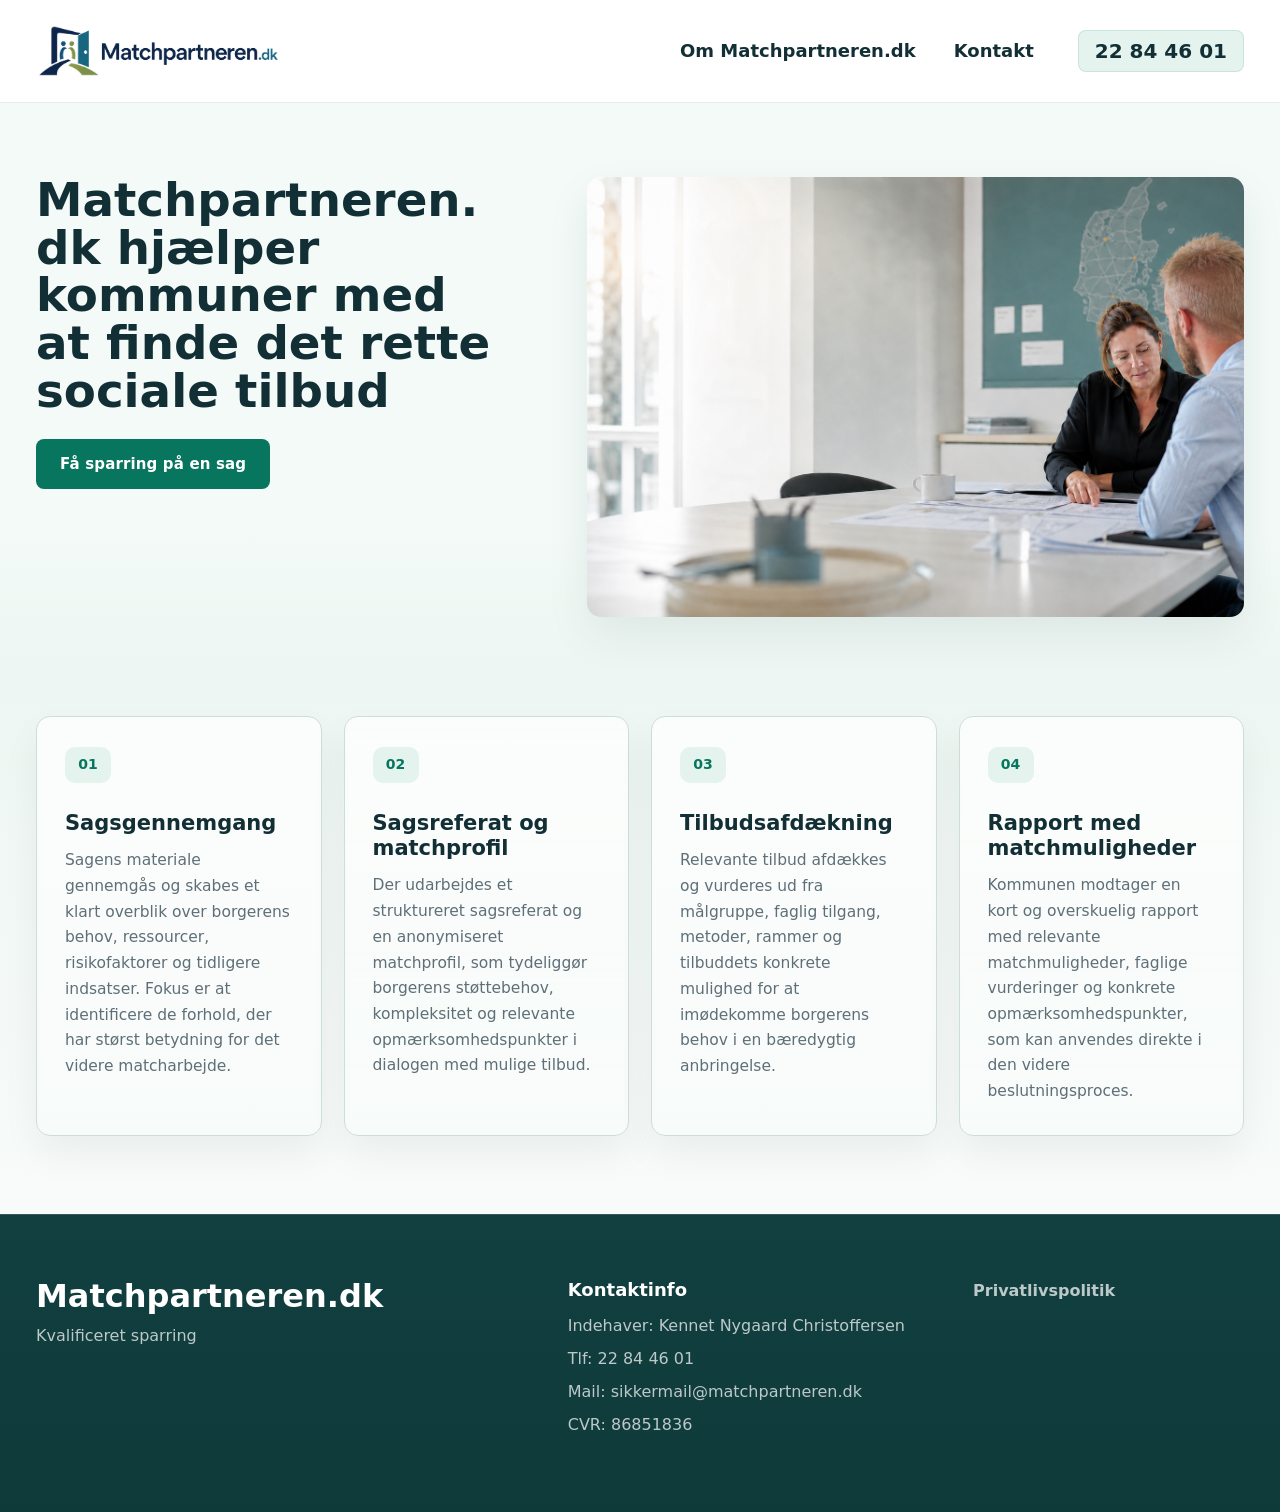
==== index.html @ ad9ad720 "Vis Kennet Nygaard Christoffersens navn paa sitet Tilfoejer byline og billedtekst paa Om-siden samt " ====
<!doctype html>
<html lang="da">
  <head>
    <meta charset="utf-8" />
    <meta name="viewport" content="width=device-width, initial-scale=1" />
    <title>Matchpartneren.dk | Vi hjælper med at finde det rette match</title>
    <meta
      name="description"
      content="Matchpartneren.dk hjælper kommuner med rådgivning og matchning af relevante hjem til børn og unge."
    />
    <link rel="icon" href="favicon.ico" sizes="any" />
    <link rel="icon" type="image/png" href="assets/favicon.png" />
    <link rel="stylesheet" href="styles.css" />
  </head>
  <body>
    <header class="site-header">
      <div class="container header-inner">
        <a class="brand" href="#top" aria-label="Matchpartneren.dk forside">
          <img src="assets/matchpartneren-logo-transparent.png" alt="Matchpartneren.dk" />
        </a>

        <nav class="main-nav" aria-label="Hovednavigation">
          <a href="om-matchpartneren.html">Om Matchpartneren.dk</a>
          <a href="#kontakt">Kontakt</a>
        </nav>

        <a class="phone-button" href="tel:22844601" aria-label="Ring til Matchpartneren.dk på 22 84 46 01">
          22 84 46 01
        </a>
      </div>
    </header>

    <main id="top">
      <section class="hero">
        <div class="container hero-grid">
          <div class="hero-copy">
            <h1>Matchpartneren.dk hjælper kommuner med<br />at finde det rette sociale tilbud</h1>
            <button class="primary-button" type="button" data-contact-trigger>Få sparring på en sag</button>
          </div>

          <div class="hero-image">
            <img
              src="assets/forside-hero.png"
              alt="Professionel rådgivningssituation ved et mødebord"
            />
          </div>
        </div>
      </section>

      <section class="process" id="om" aria-labelledby="process-title">
        <div class="container">
          <h2 id="process-title" class="sr-only">Sådan arbejder Matchpartneren.dk</h2>
          <div class="step-grid">
            <article class="step-card">
              <span>01</span>
              <h3>Sagsgennemgang</h3>
              <p>
                Sagens materiale gennemgås og skabes et klart overblik over
                borgerens behov, ressourcer, risikofaktorer og tidligere
                indsatser. Fokus er at identificere de forhold, der har størst
                betydning for det videre matcharbejde.
              </p>
            </article>

            <article class="step-card">
              <span>02</span>
              <h3>Sagsreferat og matchprofil</h3>
              <p>
                Der udarbejdes et struktureret sagsreferat og en anonymiseret
                matchprofil, som tydeliggør borgerens støttebehov, kompleksitet
                og relevante opmærksomhedspunkter i dialogen med mulige tilbud.
              </p>
            </article>

            <article class="step-card">
              <span>03</span>
              <h3>Tilbudsafdækning</h3>
              <p>
                Relevante tilbud afdækkes og vurderes ud fra målgruppe, faglig
                tilgang, metoder, rammer og tilbuddets konkrete mulighed for at
                imødekomme borgerens behov i en bæredygtig anbringelse.
              </p>
            </article>

            <article class="step-card">
              <span>04</span>
              <h3>Rapport med matchmuligheder</h3>
              <p>
                Kommunen modtager en kort og overskuelig rapport med relevante
                matchmuligheder, faglige vurderinger og konkrete
                opmærksomhedspunkter, som kan anvendes direkte i den videre
                beslutningsproces.
              </p>
            </article>
          </div>
        </div>
      </section>
    </main>

    <dialog class="contact-dialog" id="contact-dialog" aria-labelledby="contact-dialog-title">
      <div class="contact-dialog-panel">
        <button class="dialog-close" type="button" data-contact-close aria-label="Luk kontaktformular">×</button>
        <div class="contact-form-copy">
          <h2 id="contact-dialog-title">Få sparring på en sag</h2>
          <p>
            Kontakt mig for en indledende faglig sparring om sagen. Beskriv gerne
            sagen kort og overordnet, så aftaler vi næste skridt og sikker
            fremsendelse af relevant materiale.
          </p>
          <p class="privacy-note">
            Send ikke CPR-numre, journaloplysninger eller andre følsomme
            personoplysninger via formularen.
          </p>
        </div>

        <form class="contact-form" id="contact-form" novalidate>
          <div class="form-grid">
            <label>
              <span>Navn</span>
              <input name="name" type="text" autocomplete="name" required />
            </label>
            <label>
              <span>Kommune</span>
              <input name="municipality" type="text" autocomplete="organization" required />
            </label>
            <label>
              <span>Telefon</span>
              <input name="phone" type="tel" autocomplete="tel" />
            </label>
            <label>
              <span>E-mail</span>
              <input name="email" type="email" autocomplete="email" />
            </label>
          </div>

          <label>
            <span>Kort beskrivelse af sagen</span>
            <textarea
              name="caseDescription"
              rows="5"
              required
              placeholder="Beskriv sagen kort og overordnet uden CPR-numre, navne eller følsomme oplysninger."
            ></textarea>
          </label>

          <fieldset>
            <legend>Ønsket kontaktform</legend>
            <label class="radio-option">
              <input name="contactPreference" type="radio" value="Telefon" checked />
              <span>Telefon</span>
            </label>
            <label class="radio-option">
              <input name="contactPreference" type="radio" value="E-mail" />
              <span>E-mail</span>
            </label>
          </fieldset>

          <p class="form-error" data-form-error hidden>
            Udfyld navn, kommune, kort beskrivelse samt enten telefon eller e-mail.
          </p>
          <button class="primary-button" type="submit">Send henvendelse</button>
        </form>

        <div class="form-success" data-form-success hidden>
          Tak for din henvendelse. Jeg kontakter dig hurtigst muligt for at aftale
          næste skridt og sikker fremsendelse af relevant materiale.
        </div>
      </div>
    </dialog>

    <footer class="site-footer" id="kontakt">
      <div class="container footer-grid">
        <div>
          <h2>Matchpartneren.dk</h2>
          <p>Kvalificeret sparring</p>
        </div>

        <address class="footer-contact">
          <h3>Kontaktinfo</h3>
          <p>Indehaver: Kennet Nygaard Christoffersen</p>
          <p>Tlf: 22 84 46 01</p>
          <p>Mail: sikkermail@matchpartneren.dk</p>
          <p>CVR: 86851836</p>
        </address>

        <div class="footer-policy">
          <a href="privatlivspolitik.html">Privatlivspolitik</a>
        </div>
      </div>
    </footer>
    <script src="script.js"></script>
  </body>
</html>
---- styles.css ----
:root {
  --color-ink: #122f35;
  --color-muted: #5f6f78;
  --color-mint: #f3faf7;
  --color-mint-strong: #e4f3ee;
  --color-surface: #f8fbfa;
  --color-surface-warm: #edf6f2;
  --color-green: #08765f;
  --color-green-dark: #075f4f;
  --color-footer: #0e3a3a;
  --color-line: #dde7e4;
  --color-card: #f7fbf9;
  --color-card-line: #cdded8;
  --color-white: #ffffff;
  --shadow-soft: 0 18px 44px rgba(18, 47, 53, 0.08);
}

* {
  box-sizing: border-box;
}

html {
  scroll-behavior: smooth;
}

body {
  margin: 0;
  color: var(--color-ink);
  background: var(--color-surface);
  font-family: system-ui, -apple-system, BlinkMacSystemFont, "Segoe UI", Arial, Helvetica, sans-serif;
  line-height: 1.55;
}

h1,
h2,
h3,
p,
li {
  overflow-wrap: break-word;
}

p,
li,
input,
textarea,
select {
  letter-spacing: 0;
  word-spacing: normal;
}

img {
  display: block;
  max-width: 100%;
}

a {
  color: inherit;
  text-decoration: none;
}

.container {
  width: min(100% - 72px, 1240px);
  margin-inline: auto;
}

.sr-only {
  position: absolute;
  width: 1px;
  height: 1px;
  overflow: hidden;
  clip: rect(0, 0, 0, 0);
  white-space: nowrap;
}

/* Header */
.site-header {
  background: var(--color-white);
  border-bottom: 1px solid rgba(221, 231, 228, 0.72);
}

.header-inner {
  min-height: 102px;
  display: grid;
  grid-template-columns: 1fr auto auto;
  align-items: center;
  gap: 44px;
}

.brand {
  display: inline-flex;
  align-items: center;
  width: 245px;
}

.brand img {
  width: 100%;
  height: auto;
}

.main-nav {
  display: flex;
  align-items: center;
  gap: 38px;
  color: var(--color-ink);
  font-size: 18px;
  font-weight: 600;
}

.main-nav a {
  padding: 6px 0;
  transition: color 160ms ease;
}

.main-nav a:hover {
  color: var(--color-green);
}

.phone-button {
  display: inline-flex;
  align-items: center;
  justify-content: center;
  min-height: 42px;
  padding: 0 16px;
  color: var(--color-ink);
  background: var(--color-mint-strong);
  border: 1px solid rgba(8, 118, 95, 0.12);
  border-radius: 8px;
  font-size: 20px;
  font-weight: 640;
  white-space: nowrap;
  transition: background 160ms ease, border-color 160ms ease;
}

.phone-button:hover {
  background: #d8eee6;
  border-color: rgba(8, 118, 95, 0.28);
}

/* Hero */
.hero {
  background:
    linear-gradient(180deg, var(--color-mint) 0%, var(--color-mint) 76%, var(--color-surface-warm) 100%);
  padding: 74px 0 53px;
}

.hero-grid {
  display: grid;
  grid-template-columns: minmax(0, 0.84fr) minmax(0, 1.16fr);
  align-items: start;
  gap: 76px;
}

.hero-copy {
  padding: 0;
}

.hero h1 {
  max-width: 560px;
  margin: 0 0 24px;
  color: var(--color-ink);
  font-size: clamp(38px, 3.65vw, 51px);
  font-weight: 800;
  line-height: 1.02;
  letter-spacing: 0;
}

.hero p {
  max-width: 585px;
  margin: 0 0 30px;
  color: var(--color-muted);
  font-size: 19px;
  line-height: 1.68;
}

.primary-button {
  display: inline-flex;
  align-items: center;
  justify-content: center;
  min-height: 50px;
  padding: 0 24px;
  color: var(--color-white);
  background: var(--color-green);
  border: 0;
  border-radius: 8px;
  cursor: pointer;
  font-family: inherit;
  font-size: 15px;
  font-weight: 700;
  letter-spacing: 0.01em;
  line-height: 1.2;
  text-align: center;
  transition: background 160ms ease, transform 160ms ease;
}

.primary-button:hover {
  background: var(--color-green-dark);
  transform: translateY(-1px);
}

.hero-image {
  overflow: hidden;
  min-height: 440px;
  border-radius: 14px;
  box-shadow: var(--shadow-soft);
}

.hero-image img {
  width: 100%;
  height: 100%;
  min-height: 440px;
  object-fit: cover;
}

/* Process cards */
.process {
  padding: 46px 0 78px;
  background:
    linear-gradient(180deg, var(--color-surface-warm) 0%, var(--color-surface) 100%);
}

.card-grid {
  display: grid;
  grid-template-columns: repeat(3, 1fr);
  gap: 26px;
}

.process-card {
  position: relative;
  overflow: hidden;
  min-height: 300px;
  padding: 38px 36px 34px;
  background:
    linear-gradient(180deg, rgba(255, 255, 255, 0.72) 0%, var(--color-card) 100%);
  border: 1px solid var(--color-card-line);
  border-radius: 12px;
  box-shadow: 0 18px 38px rgba(8, 38, 45, 0.065);
  transition: transform 160ms ease, box-shadow 160ms ease, border-color 160ms ease;
}

.process-card::before {
  position: absolute;
  inset: 0 auto auto 0;
  width: 100%;
  height: 4px;
  background: rgba(8, 118, 95, 0.36);
  content: "";
}

.process-card:hover {
  transform: translateY(-2px);
  border-color: #b9d2ca;
  box-shadow: 0 22px 46px rgba(8, 38, 45, 0.09);
}

.process-card h3 {
  margin: 0 0 13px;
  color: var(--color-ink);
  font-size: 23px;
  line-height: 1.22;
}

.process-card p {
  margin: 0;
  color: var(--color-muted);
  font-size: 16.5px;
  line-height: 1.68;
}

/* Footer */
.site-footer {
  background:
    linear-gradient(180deg, #123f3f 0%, var(--color-footer) 100%);
  color: var(--color-white);
  padding: 64px 0 66px;
  border-top: 1px solid rgba(221, 231, 228, 0.18);
}

.footer-grid {
  display: grid;
  grid-template-columns: 1.35fr 1fr 0.75fr;
  gap: 44px;
}

.site-footer h2,
.site-footer h3,
.site-footer p {
  margin-top: 0;
}

.site-footer h2 {
  margin-bottom: 10px;
  font-size: 32px;
  line-height: 1.1;
}

.site-footer h3 {
  margin-bottom: 14px;
  font-size: 18px;
  line-height: 1.2;
}

.site-footer p,
.site-footer a {
  color: rgba(255, 255, 255, 0.72);
}

.site-footer p {
  margin-bottom: 8px;
}

.footer-contact {
  font-style: normal;
}

.footer-policy {
  display: flex;
  align-items: flex-start;
}

.footer-policy a {
  font-weight: 700;
}

.site-footer a:hover {
  color: var(--color-white);
}

/* Contact form modal */
.contact-dialog {
  width: min(100% - 36px, 760px);
  padding: 0;
  color: var(--color-ink);
  background: transparent;
  border: 0;
}

.contact-dialog::backdrop {
  background: rgba(8, 38, 45, 0.52);
}

.contact-dialog-panel {
  position: relative;
  max-height: calc(100vh - 36px);
  overflow-y: auto;
  padding: clamp(28px, 4vw, 46px);
  background:
    linear-gradient(180deg, rgba(255, 255, 255, 0.98) 0%, var(--color-card) 100%);
  border: 1px solid var(--color-card-line);
  border-radius: 16px;
  box-shadow: 0 28px 80px rgba(8, 38, 45, 0.22);
}

.dialog-close {
  position: absolute;
  top: 16px;
  right: 16px;
  display: inline-flex;
  align-items: center;
  justify-content: center;
  width: 38px;
  height: 38px;
  color: var(--color-ink);
  background: var(--color-mint-strong);
  border: 1px solid rgba(8, 118, 95, 0.12);
  border-radius: 999px;
  cursor: pointer;
  font-size: 24px;
  line-height: 1;
}

.contact-form-copy {
  max-width: 620px;
  margin-bottom: 26px;
}

.contact-form-copy h2 {
  margin: 0 44px 14px 0;
  color: var(--color-ink);
  font-size: clamp(28px, 4vw, 40px);
  line-height: 1.08;
}

.contact-form-copy p,
.privacy-note,
.form-error,
.form-success {
  color: var(--color-muted);
  font-size: 16px;
  line-height: 1.65;
}

.privacy-note {
  margin: 18px 0 0;
  padding: 14px 16px;
  background: #fff8ec;
  border: 1px solid #ead8b6;
  border-radius: 10px;
  color: #6b5429;
  font-weight: 650;
}

.contact-form {
  display: grid;
  gap: 18px;
}

.form-grid {
  display: grid;
  grid-template-columns: repeat(2, 1fr);
  gap: 16px;
}

.contact-form label,
.contact-form fieldset {
  display: grid;
  gap: 8px;
  margin: 0;
  padding: 0;
  border: 0;
}

.contact-form span,
.contact-form legend {
  color: var(--color-ink);
  font-size: 14px;
  font-weight: 750;
}

.contact-form input,
.contact-form textarea {
  width: 100%;
  padding: 13px 14px;
  color: var(--color-ink);
  background: var(--color-white);
  border: 1px solid var(--color-card-line);
  border-radius: 10px;
  font: inherit;
}

.contact-form textarea {
  resize: vertical;
}

.contact-form input:focus,
.contact-form textarea:focus {
  outline: 3px solid rgba(8, 118, 95, 0.16);
  border-color: var(--color-green);
}

.contact-form fieldset {
  display: flex;
  flex-wrap: wrap;
  gap: 14px 24px;
}

.radio-option {
  display: inline-flex !important;
  grid-template-columns: auto 1fr;
  align-items: center;
  gap: 8px !important;
}

.radio-option input {
  width: auto;
}

.form-error {
  margin: 0;
  color: #8a321d;
  font-weight: 650;
}

.form-success {
  margin-top: 22px;
  padding: 18px;
  background: var(--color-mint-strong);
  border: 1px solid rgba(8, 118, 95, 0.22);
  border-radius: 12px;
  color: var(--color-ink);
  font-weight: 650;
}

/* Privacy policy */
.policy-hero {
  background:
    linear-gradient(180deg, var(--color-mint) 0%, var(--color-surface-warm) 100%);
  padding: 74px 0 62px;
}

.policy-hero-inner {
  max-width: 860px;
}

.policy-kicker {
  margin: 0 0 14px;
  color: var(--color-green);
  font-size: 14px;
  font-weight: 800;
  text-transform: uppercase;
}

.policy-hero h1 {
  margin: 0 0 20px;
  color: var(--color-ink);
  font-size: clamp(42px, 4.6vw, 64px);
  line-height: 1;
}

.policy-hero p {
  margin: 0;
  color: var(--color-muted);
  font-size: 19px;
  line-height: 1.7;
}

.policy-content {
  padding: 64px 0 82px;
  background:
    linear-gradient(180deg, var(--color-surface-warm) 0%, var(--color-surface) 100%);
}

.policy-layout {
  max-width: 920px;
}

.policy-card {
  padding: clamp(28px, 5vw, 58px);
  background: rgba(255, 255, 255, 0.92);
  border: 1px solid var(--color-line);
  border-radius: 14px;
  box-shadow: 0 18px 42px rgba(8, 38, 45, 0.045);
}

.policy-card h2 {
  margin: 36px 0 12px;
  color: var(--color-ink);
  font-size: 24px;
  line-height: 1.22;
}

.policy-card h2:first-child {
  margin-top: 0;
}

.policy-card p {
  margin: 0 0 18px;
  color: var(--color-muted);
  font-size: 17px;
  line-height: 1.75;
}

/* About page */
.about-content {
  padding: 58px 0 34px;
  background:
    linear-gradient(180deg, var(--color-mint) 0%, var(--color-surface) 100%);
}

.about-layout {
  display: grid;
  gap: 26px;
  max-width: 980px;
}

.about-panel {
  padding: clamp(28px, 4vw, 46px);
  background: rgba(255, 255, 255, 0.9);
  border: 1px solid var(--color-card-line);
  border-radius: 14px;
  box-shadow: 0 18px 38px rgba(8, 38, 45, 0.055);
}

.about-panel h2,
.about-method h2,
.about-cta h2 {
  margin: 0 0 16px;
  color: var(--color-ink);
  font-size: clamp(28px, 3vw, 40px);
  line-height: 1.08;
}

.about-panel p,
.about-cta p {
  margin: 0 0 18px;
  color: var(--color-muted);
  font-size: 17px;
  line-height: 1.75;
}

.about-panel p:last-child,
.about-cta p:last-child {
  margin-bottom: 0;
}

.about-method {
  padding: 28px 0 72px;
  background: var(--color-surface);
}

.about-method h2 {
  margin-bottom: 30px;
  text-align: center;
}

.about-method .card-grid {
  grid-template-columns: repeat(2, minmax(0, 1fr));
  max-width: 980px;
  margin-inline: auto;
}

.about-cta {
  padding: 62px 0;
  background:
    linear-gradient(180deg, var(--color-surface) 0%, var(--color-surface-warm) 100%);
}

.about-cta-inner {
  display: flex;
  align-items: center;
  justify-content: space-between;
  gap: 34px;
  padding: clamp(30px, 4vw, 48px);
  background: rgba(255, 255, 255, 0.82);
  border: 1px solid var(--color-card-line);
  border-radius: 14px;
  box-shadow: 0 18px 38px rgba(8, 38, 45, 0.055);
}

.about-cta-inner > div {
  max-width: 760px;
}

/* Redesigned about page */
.about-page main {
  background:
    linear-gradient(180deg, var(--color-mint) 0%, var(--color-surface-warm) 42%, var(--color-surface) 100%);
}

.about-hero {
  padding: 74px 0 76px;
  background: transparent;
}

.about-hero-grid {
  display: grid;
  grid-template-columns: minmax(0, 0.9fr) minmax(0, 1fr);
  align-items: start;
  gap: clamp(40px, 6vw, 82px);
}

.about-hero-copy h1 {
  max-width: 620px;
  margin: 0 0 22px;
  color: var(--color-ink);
  font-size: clamp(36px, 3.2vw, 48px);
  line-height: 1.08;
  overflow-wrap: normal;
}

.about-hero-copy p {
  max-width: 680px;
  margin: 0 0 18px;
  color: var(--color-muted);
  font-size: 18px;
  line-height: 1.72;
}

.about-hero-copy .primary-button {
  margin-top: 14px;
}

.about-trust {
  padding: 16px 18px;
  background: rgba(255, 255, 255, 0.62);
  border: 1px solid var(--color-card-line);
  border-radius: 12px;
}

.about-hero-copy p.about-byline {
  margin: -10px 0 22px;
  color: var(--color-ink);
  font-size: 20px;
  font-weight: 600;
  letter-spacing: 0.01em;
}

.about-portrait {
  position: relative;
  overflow: hidden;
  margin: 0;
  min-height: 430px;
  border: 1px solid var(--color-card-line);
  border-radius: 16px;
  box-shadow: var(--shadow-soft);
}

.about-portrait img {
  width: 100%;
  height: 100%;
  min-height: 430px;
  object-fit: cover;
  object-position: center center;
}

.about-portrait figcaption {
  position: absolute;
  left: 0;
  right: 0;
  bottom: 0;
  padding: 28px 20px 16px;
  color: #fff;
  font-size: 16px;
  font-weight: 600;
  background: linear-gradient(to top, rgba(0, 0, 0, 0.55), rgba(0, 0, 0, 0));
}

.about-section {
  padding: 68px 0;
  background: transparent;
}

.about-section-soft {
  background: transparent;
}

.about-section h2,
.about-value h2,
.about-final-cta h2 {
  margin: 0 0 26px;
  color: var(--color-ink);
  font-size: clamp(30px, 3.1vw, 44px);
  line-height: 1.08;
}

.about-wide-card,
.gdpr-card {
  padding: clamp(30px, 4vw, 48px);
  background:
    linear-gradient(180deg, rgba(255, 255, 255, 0.8) 0%, var(--color-card) 100%);
  border: 1px solid var(--color-card-line);
  border-radius: 14px;
  box-shadow: 0 18px 38px rgba(8, 38, 45, 0.055);
}

.about-wide-card p,
.gdpr-card p {
  max-width: 980px;
  margin: 0 0 18px;
  color: var(--color-muted);
  font-size: 17px;
  line-height: 1.75;
}

.about-wide-card p:last-child,
.gdpr-card p:last-child {
  margin-bottom: 0;
}

.tag-list {
  display: flex;
  flex-wrap: wrap;
  gap: 10px;
  margin-top: 28px;
}

.tag-list span {
  display: inline-flex;
  align-items: center;
  min-height: 36px;
  padding: 0 14px;
  color: var(--color-ink);
  background: var(--color-mint-strong);
  border: 1px solid rgba(8, 118, 95, 0.14);
  border-radius: 999px;
  font-size: 14px;
  font-weight: 700;
}

.two-column-grid {
  display: grid;
  grid-template-columns: repeat(2, minmax(0, 1fr));
  gap: 26px;
}

.step-grid {
  display: grid;
  grid-template-columns: repeat(4, minmax(0, 1fr));
  gap: 22px;
}

.step-card {
  min-height: 310px;
  padding: 30px 28px;
  background:
    linear-gradient(180deg, rgba(255, 255, 255, 0.78) 0%, var(--color-card) 100%);
  border: 1px solid var(--color-card-line);
  border-radius: 14px;
  box-shadow: 0 18px 38px rgba(8, 38, 45, 0.055);
}

.step-card span {
  display: inline-flex;
  align-items: center;
  justify-content: center;
  min-width: 46px;
  height: 36px;
  margin-bottom: 28px;
  color: var(--color-green);
  background: var(--color-mint-strong);
  border-radius: 10px;
  font-size: 14px;
  font-weight: 800;
}

.step-card h3 {
  margin: 0 0 12px;
  color: var(--color-ink);
  font-size: 21px;
  line-height: 1.2;
}

.step-card p {
  margin: 0;
  color: var(--color-muted);
  font-size: 15.5px;
  line-height: 1.66;
}

.service-list,
.about-value ul {
  display: grid;
  grid-template-columns: repeat(2, minmax(0, 1fr));
  gap: 12px 28px;
  margin: 0;
  padding: 0;
  list-style: none;
}

.service-list li,
.about-value li {
  position: relative;
  padding-left: 22px;
  color: var(--color-muted);
  font-size: 16px;
  line-height: 1.55;
}

.service-list li::before,
.about-value li::before {
  position: absolute;
  top: 0.62em;
  left: 0;
  width: 8px;
  height: 8px;
  background: var(--color-green);
  border-radius: 999px;
  content: "";
}

.gdpr-card {
  border-color: rgba(8, 118, 95, 0.28);
}

.about-value {
  padding: 70px 0;
  color: var(--color-white);
  background:
    linear-gradient(180deg, #123f3f 0%, var(--color-footer) 100%);
}

.value-grid {
  display: grid;
  grid-template-columns: minmax(0, 0.78fr) minmax(0, 1.22fr);
  align-items: start;
  gap: 56px;
}

.about-value h2 {
  color: var(--color-white);
}

.about-value p {
  margin: 0;
  color: rgba(255, 255, 255, 0.74);
  font-size: 18px;
  line-height: 1.7;
}

.about-value li {
  color: rgba(255, 255, 255, 0.82);
}

.about-value li::before {
  background: #8fc9b9;
}

.about-final-cta {
  padding: 72px 0 82px;
  background: transparent;
}

.about-final-inner {
  max-width: 900px;
  text-align: center;
}

.about-final-inner p {
  max-width: 760px;
  margin: 0 auto 28px;
  color: var(--color-muted);
  font-size: 18px;
  line-height: 1.7;
}

.cta-phone {
  margin-top: 16px !important;
  color: var(--color-ink) !important;
  font-weight: 750;
}

/* Responsive */
@media (max-width: 980px) {
  .container {
    width: min(100% - 40px, 1220px);
  }

  .header-inner {
    min-height: auto;
    grid-template-columns: 1fr auto;
    gap: 18px 24px;
    padding: 20px 0;
  }

  .main-nav {
    grid-column: 1 / -1;
    order: 3;
    justify-content: flex-start;
  }

  .hero {
    padding: 54px 0 39px;
  }

  .hero-grid {
    grid-template-columns: 1fr;
    gap: 38px;
  }

  .hero h1 {
    max-width: 700px;
  }

  .card-grid,
  .footer-grid {
    grid-template-columns: 1fr;
  }

  .footer-policy {
    align-items: flex-start;
  }

  .about-cta-inner {
    align-items: flex-start;
    flex-direction: column;
  }

  .form-grid {
    grid-template-columns: 1fr;
  }

  .about-hero-grid,
  .two-column-grid,
  .value-grid {
    grid-template-columns: 1fr;
  }

  .step-grid {
    grid-template-columns: repeat(2, minmax(0, 1fr));
  }

  .about-portrait,
  .about-portrait img {
    min-height: 420px;
  }
}

@media (max-width: 620px) {
  .container {
    width: min(100% - 32px, 1220px);
  }

  .header-inner {
    grid-template-columns: 1fr;
  }

  .brand {
    width: 210px;
  }

  .main-nav {
    gap: 18px;
    flex-wrap: wrap;
    font-size: 14px;
  }

  .phone-button {
    width: 100%;
    min-height: 48px;
  }

  .hero h1 {
    font-size: clamp(32px, 10vw, 42px);
    line-height: 1.08;
  }

  .hero p {
    font-size: 16px;
  }

  .primary-button {
    width: 100%;
    min-height: 54px;
    padding: 12px 18px;
  }

  .hero-image,
  .hero-image img {
    min-height: 300px;
  }

  .process {
    padding: 42px 0 54px;
  }

  .process-card {
    min-height: auto;
    padding: 28px;
  }

  .about-hero {
    padding: 48px 0 54px;
  }

  .about-hero-grid {
    gap: 34px;
  }

  .about-hero-copy h1 {
    font-size: clamp(32px, 10vw, 42px);
  }

  .about-hero-copy p,
  .about-wide-card p,
  .gdpr-card p,
  .about-final-inner p {
    font-size: 16px;
  }

  .about-section,
  .about-value,
  .about-final-cta {
    padding: 48px 0;
  }

  .step-grid,
  .service-list,
  .about-value ul {
    grid-template-columns: 1fr;
  }

  .step-card {
    min-height: auto;
    padding: 28px 24px;
  }
}

@media (max-width: 420px) {
  .container {
    width: min(100% - 24px, 1220px);
  }

  .header-inner {
    padding: 16px 0;
  }

  .brand {
    width: min(100%, 196px);
  }

  .main-nav {
    width: 100%;
    gap: 12px 16px;
  }

  .phone-button {
    font-size: 18px;
  }

  .hero,
  .policy-hero,
  .about-hero {
    padding-top: 42px;
  }

  .hero-image,
  .hero-image img,
  .about-portrait,
  .about-portrait img {
    min-height: 280px;
  }

  .policy-hero h1 {
    font-size: clamp(34px, 12vw, 44px);
  }

  .policy-card,
  .about-panel,
  .about-wide-card,
  .gdpr-card {
    padding: 24px 20px;
    border-radius: 12px;
  }

  .contact-dialog {
    width: min(100% - 20px, 760px);
  }

  .contact-dialog-panel {
    padding: 24px 18px;
    border-radius: 12px;
  }

  .dialog-close {
    top: 10px;
    right: 10px;
    width: 34px;
    height: 34px;
  }

  .contact-form-copy h2 {
    margin-right: 40px;
    font-size: clamp(26px, 9vw, 32px);
  }

  .contact-form fieldset {
    flex-direction: column;
    gap: 10px;
  }

}
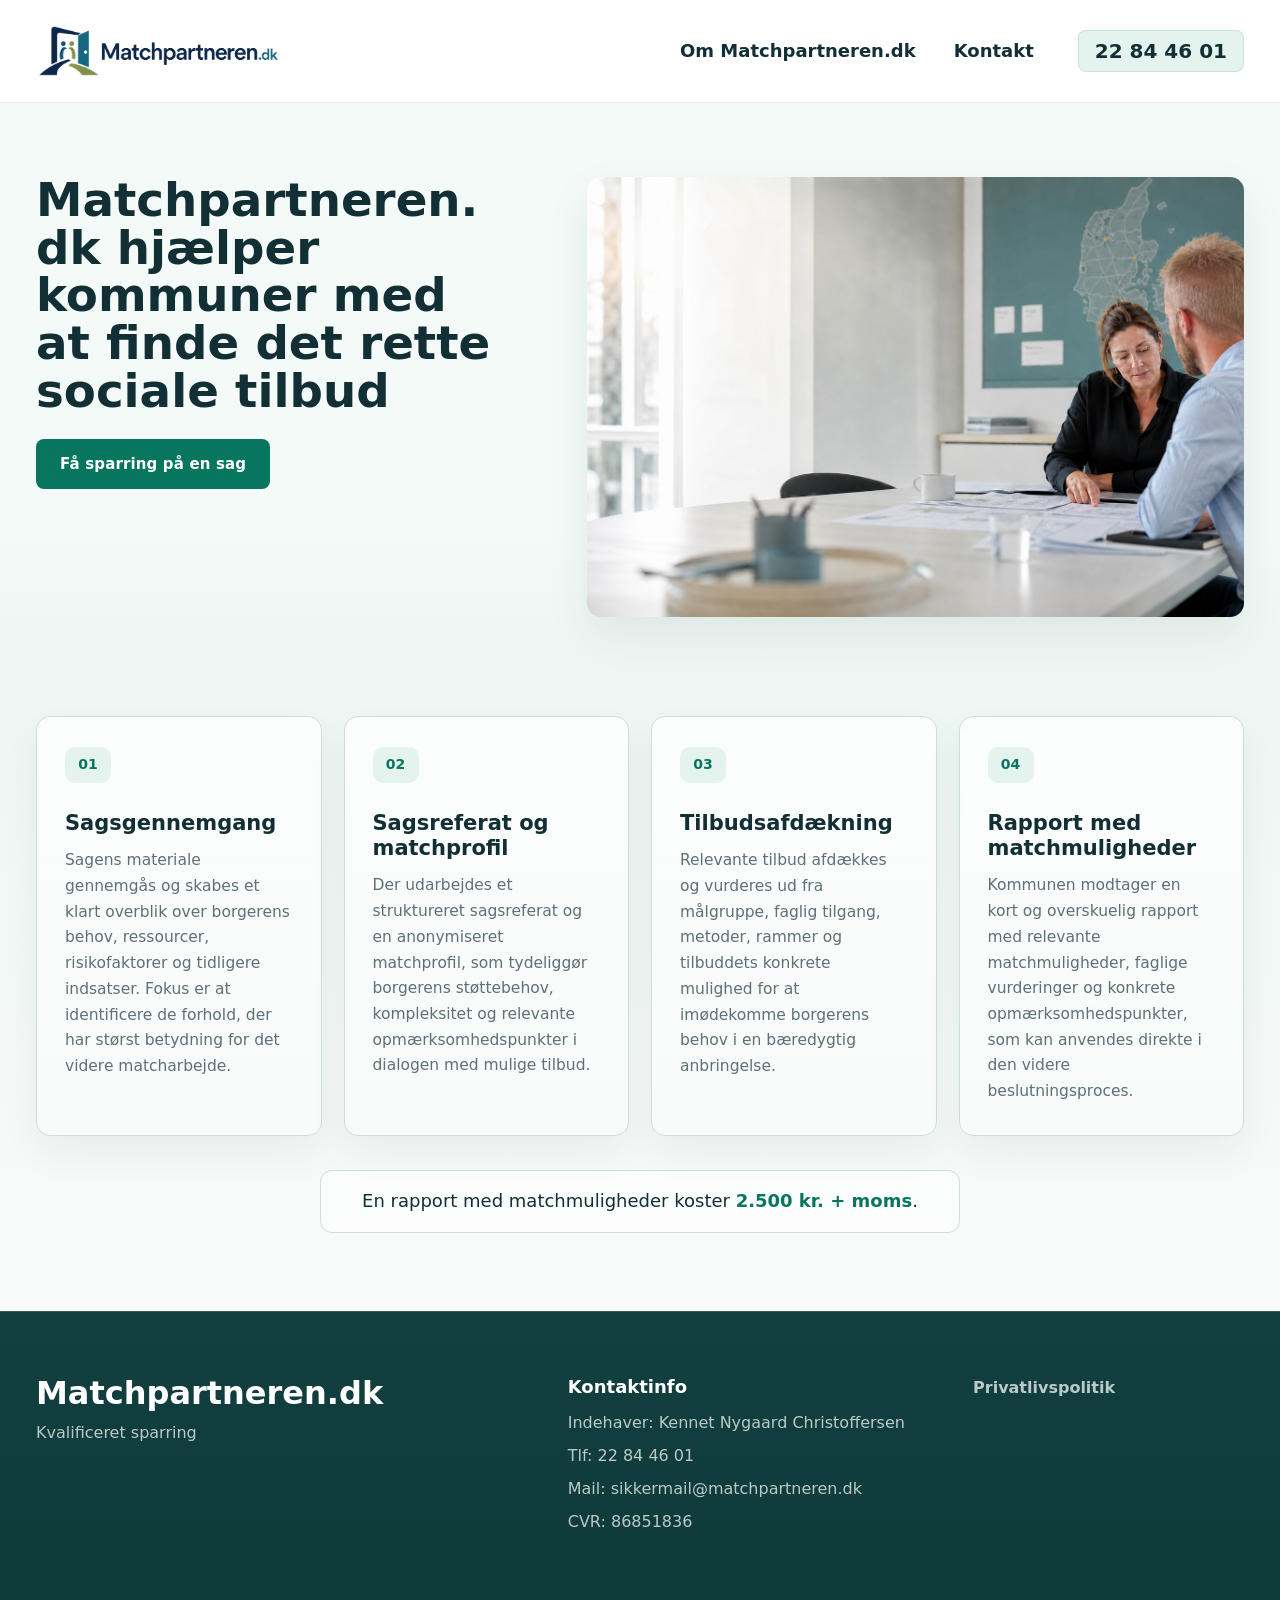
==== commit 6fcceb05: "Tilfoej pris paa rapport (2.500 kr. + moms) Co-Authored-By: Claude Opus 4.8 <noreply@anthropic.com>" ====
--- a/index.html
+++ b/index.html
@@ -93,6 +93,11 @@
               </p>
             </article>
           </div>
+
+          <p class="process-price">
+            En rapport med matchmuligheder koster
+            <strong>2.500 kr. + moms</strong>.
+          </p>
         </div>
       </section>
     </main>
--- a/styles.css
+++ b/styles.css
@@ -218,6 +218,24 @@
     linear-gradient(180deg, var(--color-surface-warm) 0%, var(--color-surface) 100%);
 }
 
+.process-price {
+  margin: 34px auto 0;
+  max-width: 640px;
+  padding: 16px 22px;
+  text-align: center;
+  color: var(--color-ink);
+  font-size: 18px;
+  line-height: 1.6;
+  background: rgba(255, 255, 255, 0.62);
+  border: 1px solid var(--color-card-line);
+  border-radius: 12px;
+}
+
+.process-price strong {
+  color: var(--color-accent, #08765f);
+  white-space: nowrap;
+}
+
 .card-grid {
   display: grid;
   grid-template-columns: repeat(3, 1fr);
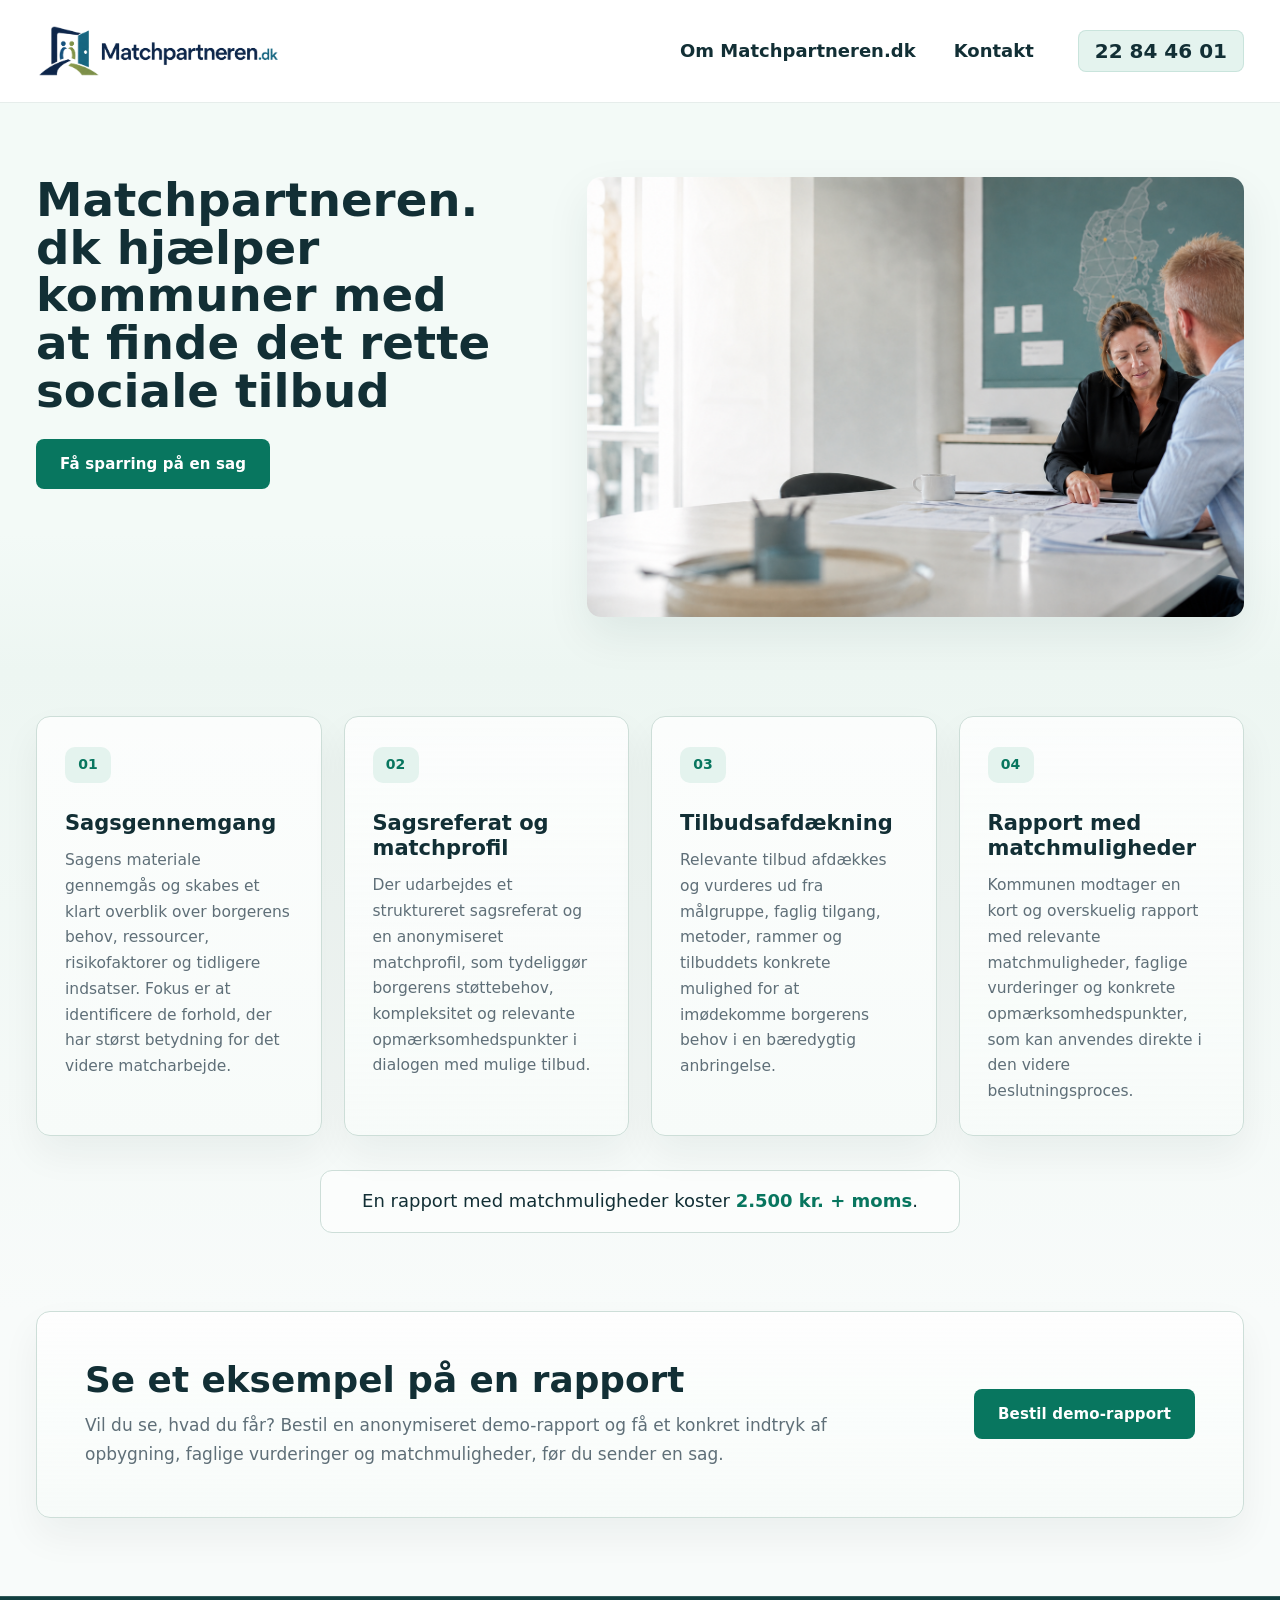
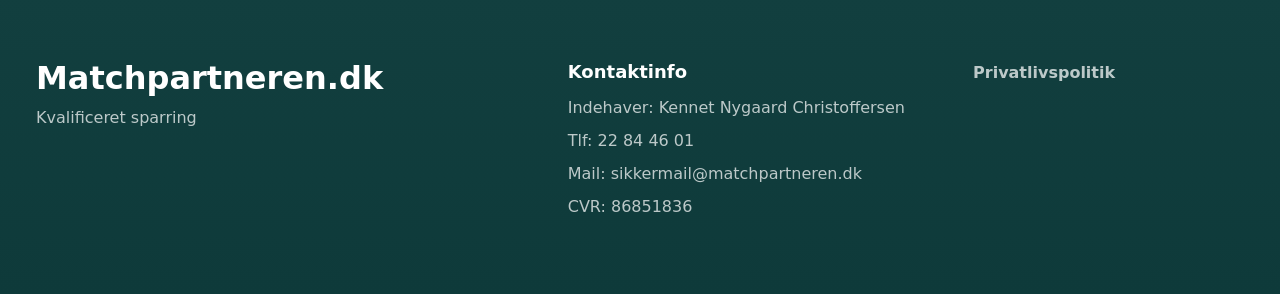
==== commit 7412886b: "Tilfoej bestilling af demo-rapport med automatisk udsendelse Forsiden faar en boks "Se et eksempel p" ====
--- a/index.html
+++ b/index.html
@@ -100,6 +100,24 @@
           </p>
         </div>
       </section>
+
+      <section class="demo-report" aria-labelledby="demo-report-title">
+        <div class="container">
+          <div class="demo-report-card">
+            <div class="demo-report-copy">
+              <h2 id="demo-report-title">Se et eksempel på en rapport</h2>
+              <p>
+                Vil du se, hvad du får? Bestil en anonymiseret demo-rapport og få
+                et konkret indtryk af opbygning, faglige vurderinger og
+                matchmuligheder, før du sender en sag.
+              </p>
+            </div>
+            <button class="primary-button" type="button" data-demo-trigger>
+              Bestil demo-rapport
+            </button>
+          </div>
+        </div>
+      </section>
     </main>
 
     <dialog class="contact-dialog" id="contact-dialog" aria-labelledby="contact-dialog-title">
@@ -173,6 +191,47 @@
       </div>
     </dialog>
 
+    <dialog class="contact-dialog" id="demo-dialog" aria-labelledby="demo-dialog-title">
+      <div class="contact-dialog-panel">
+        <button class="dialog-close" type="button" data-demo-close aria-label="Luk bestillingsformular">×</button>
+        <div class="contact-form-copy">
+          <h2 id="demo-dialog-title">Bestil demo-rapport</h2>
+          <p>
+            Udfyld dine oplysninger, så sender jeg en anonymiseret demo-rapport,
+            der viser, hvordan en færdig rapport med matchmuligheder ser ud.
+          </p>
+        </div>
+
+        <form class="contact-form" id="demo-form" novalidate>
+          <div class="form-grid">
+            <label>
+              <span>Navn</span>
+              <input name="name" type="text" autocomplete="name" required />
+            </label>
+            <label>
+              <span>Kommune</span>
+              <input name="municipality" type="text" autocomplete="organization" required />
+            </label>
+          </div>
+
+          <label>
+            <span>E-mail</span>
+            <input name="email" type="email" autocomplete="email" required />
+          </label>
+
+          <p class="form-error" data-demo-error hidden>
+            Udfyld navn, kommune og en gyldig e-mail.
+          </p>
+          <button class="primary-button" type="submit">Send bestilling</button>
+        </form>
+
+        <div class="form-success" data-demo-success hidden>
+          Tak for din bestilling. Demo-rapporten er sendt til din e-mail – tjek
+          gerne din indbakke, og se i spamfilteret, hvis den ikke dukker op.
+        </div>
+      </div>
+    </dialog>
+
     <footer class="site-footer" id="kontakt">
       <div class="container footer-grid">
         <div>
--- a/styles.css
+++ b/styles.css
@@ -284,6 +284,54 @@
   line-height: 1.68;
 }
 
+/* Demo report CTA */
+.demo-report {
+  padding: 0 0 78px;
+  background: var(--color-surface);
+}
+
+.demo-report-card {
+  display: flex;
+  align-items: center;
+  justify-content: space-between;
+  gap: 34px;
+  padding: clamp(30px, 4vw, 48px);
+  background:
+    linear-gradient(180deg, rgba(255, 255, 255, 0.82) 0%, var(--color-card) 100%);
+  border: 1px solid var(--color-card-line);
+  border-radius: 14px;
+  box-shadow: 0 18px 38px rgba(8, 38, 45, 0.055);
+}
+
+.demo-report-copy {
+  max-width: 760px;
+}
+
+.demo-report-copy h2 {
+  margin: 0 0 12px;
+  color: var(--color-ink);
+  font-size: clamp(26px, 2.8vw, 36px);
+  line-height: 1.1;
+}
+
+.demo-report-copy p {
+  margin: 0;
+  color: var(--color-muted);
+  font-size: 17px;
+  line-height: 1.7;
+}
+
+.demo-report .primary-button {
+  flex-shrink: 0;
+}
+
+@media (max-width: 980px) {
+  .demo-report-card {
+    align-items: flex-start;
+    flex-direction: column;
+  }
+}
+
 /* Footer */
 .site-footer {
   background:
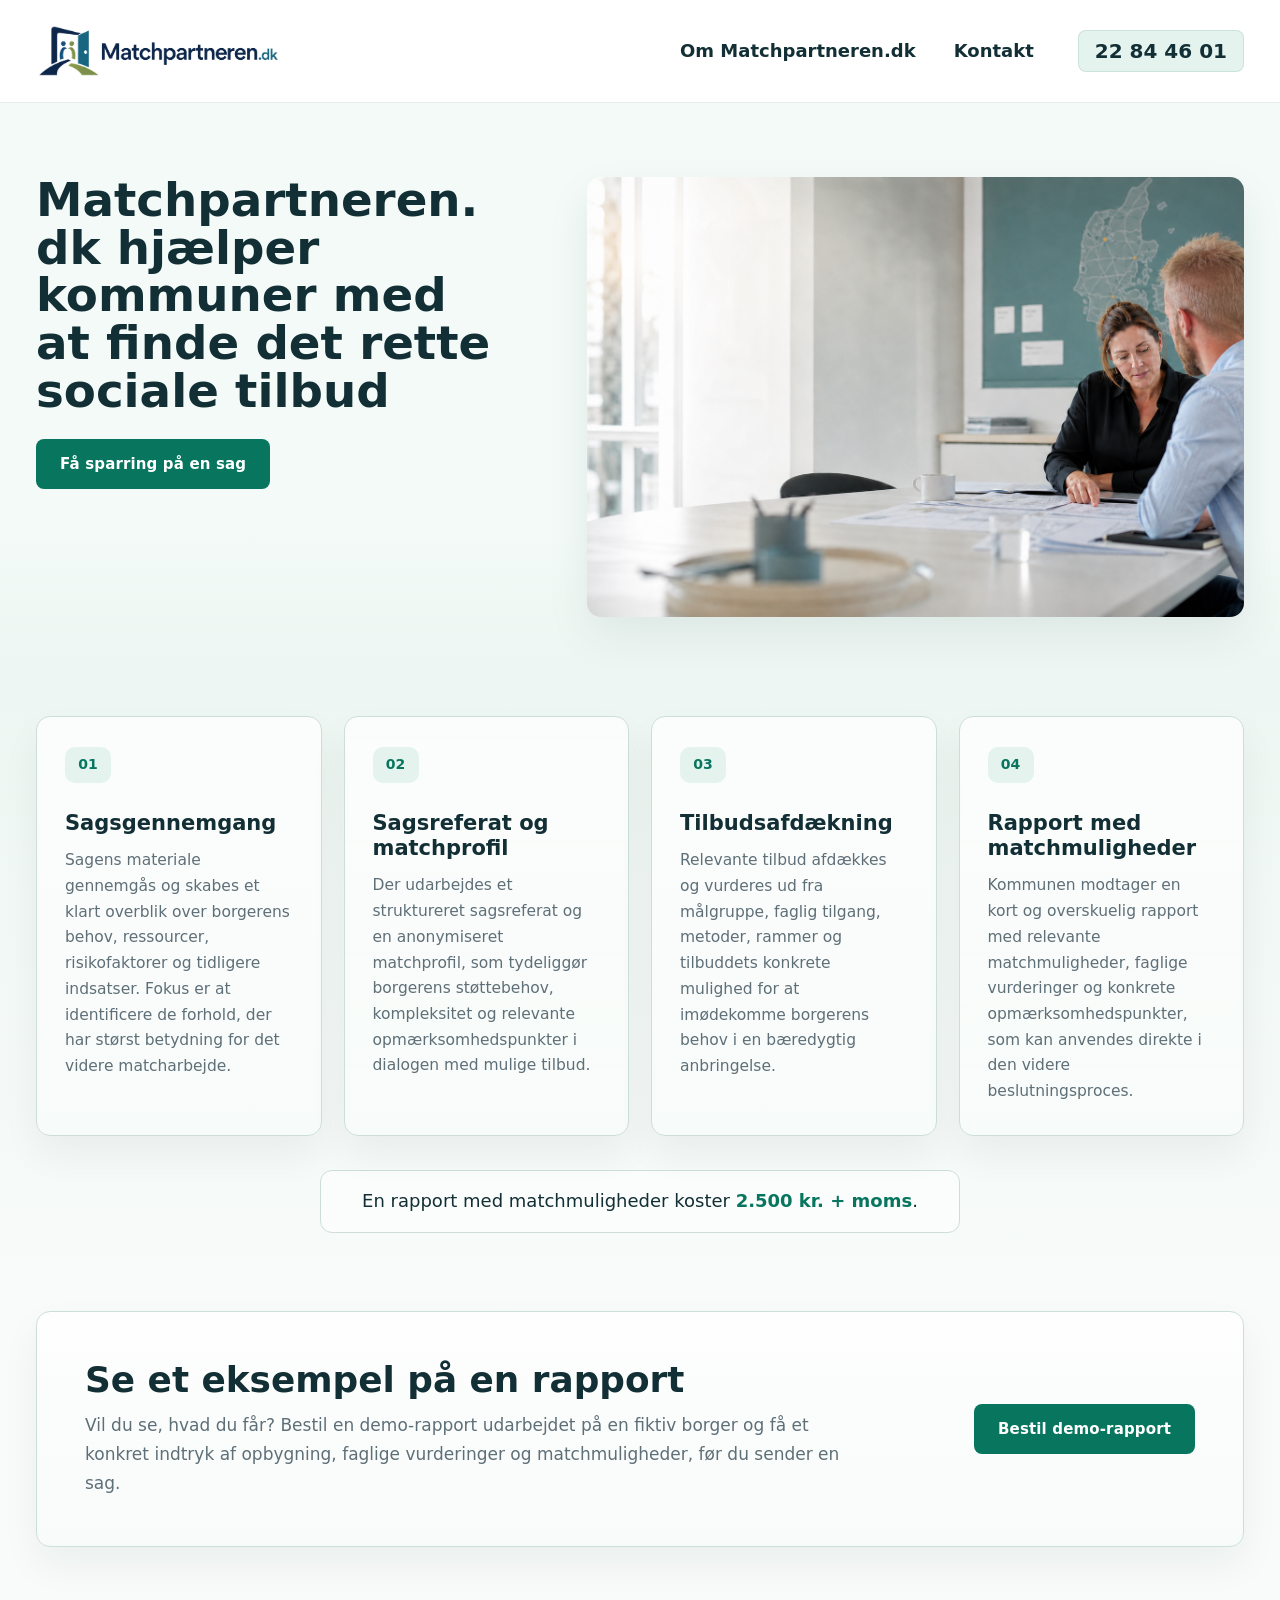
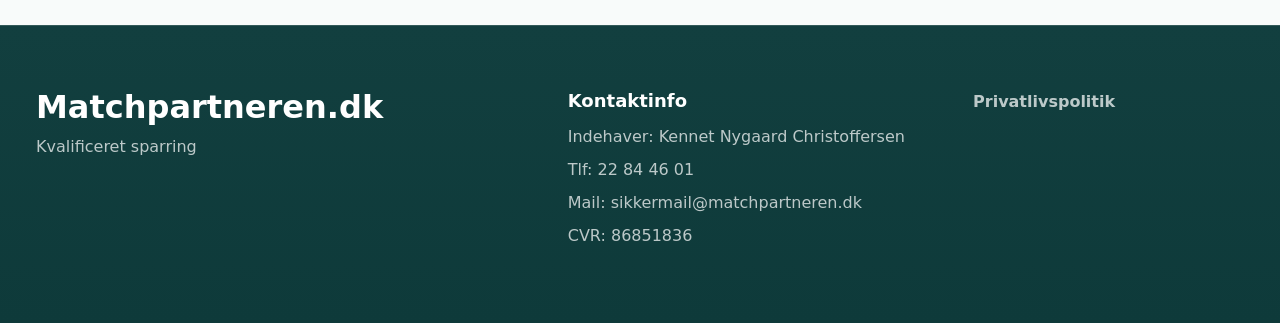
==== commit dfdea4a9: "Praeciser at demo-rapporten er paa en fiktiv borger Co-Authored-By: Claude Opus 4.8 <noreply@anthrop" ====
--- a/index.html
+++ b/index.html
@@ -107,9 +107,9 @@
             <div class="demo-report-copy">
               <h2 id="demo-report-title">Se et eksempel på en rapport</h2>
               <p>
-                Vil du se, hvad du får? Bestil en anonymiseret demo-rapport og få
-                et konkret indtryk af opbygning, faglige vurderinger og
-                matchmuligheder, før du sender en sag.
+                Vil du se, hvad du får? Bestil en demo-rapport udarbejdet på en
+                fiktiv borger og få et konkret indtryk af opbygning, faglige
+                vurderinger og matchmuligheder, før du sender en sag.
               </p>
             </div>
             <button class="primary-button" type="button" data-demo-trigger>
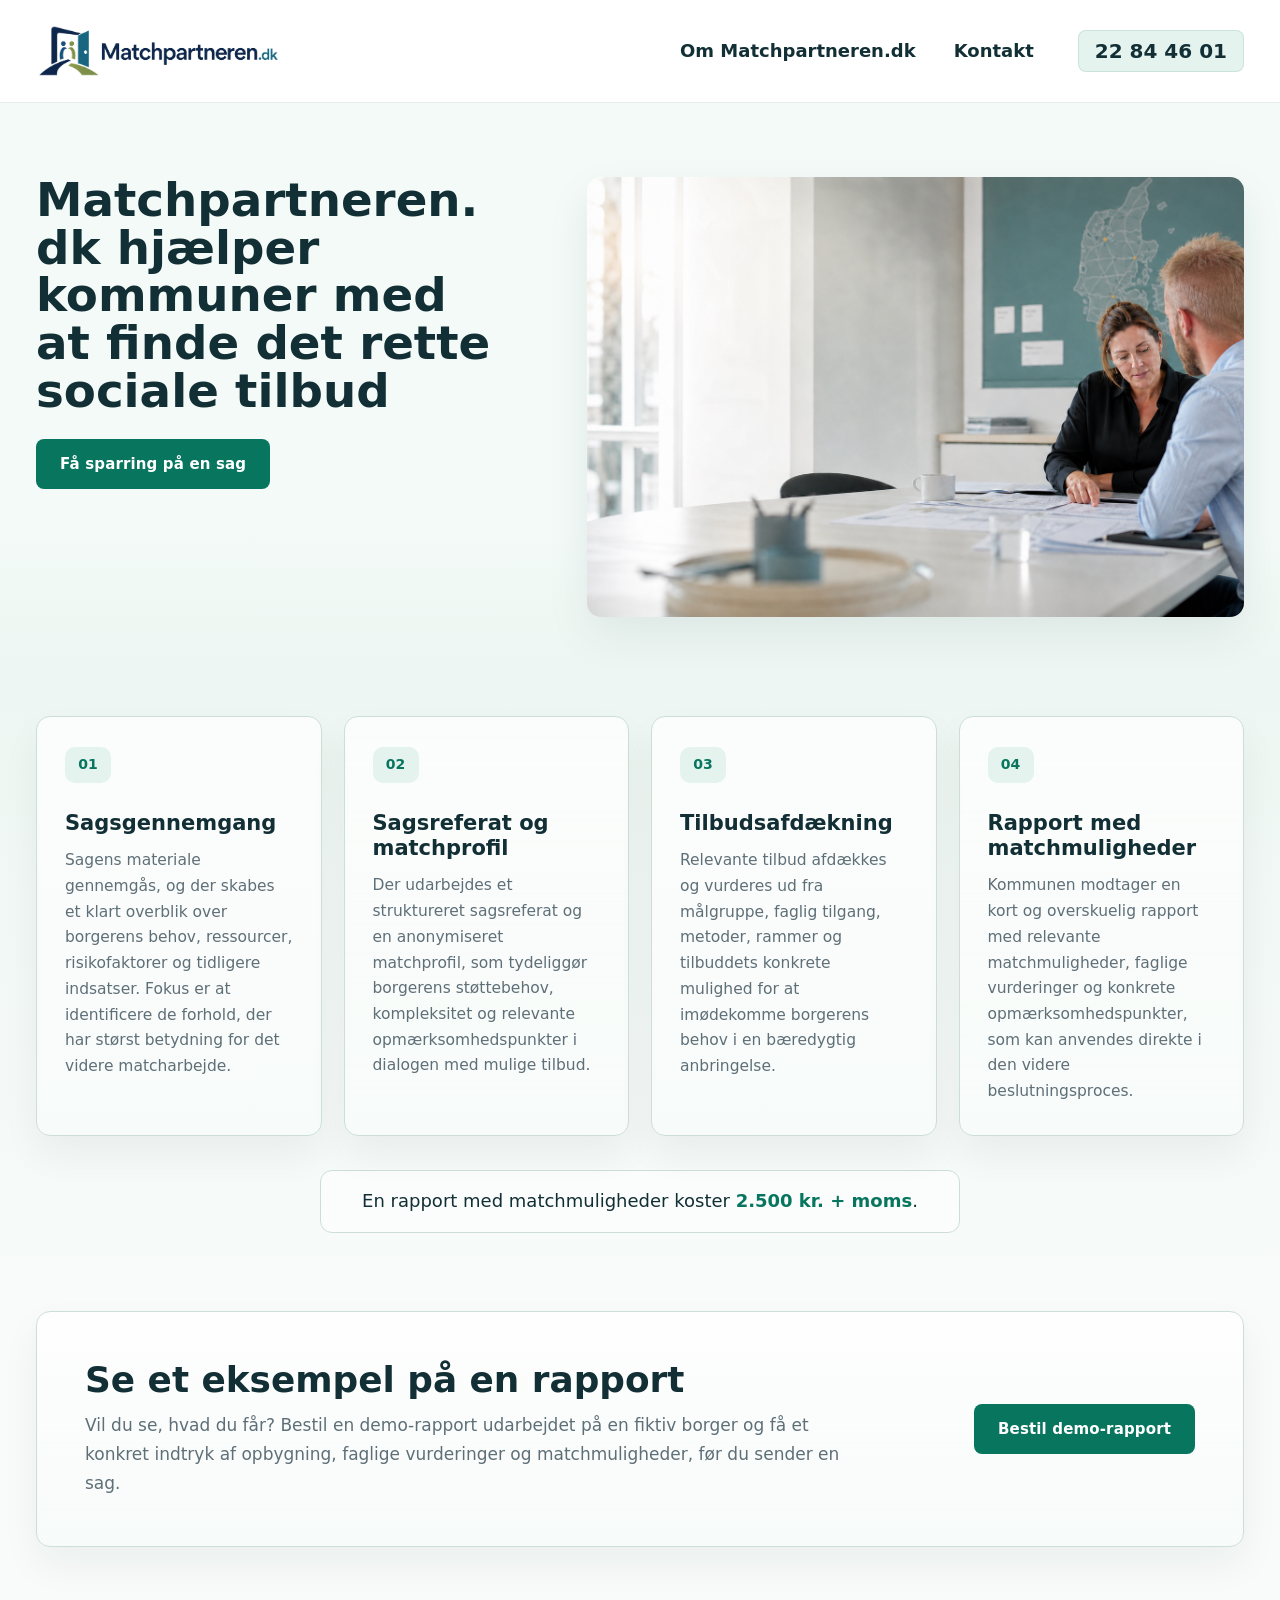
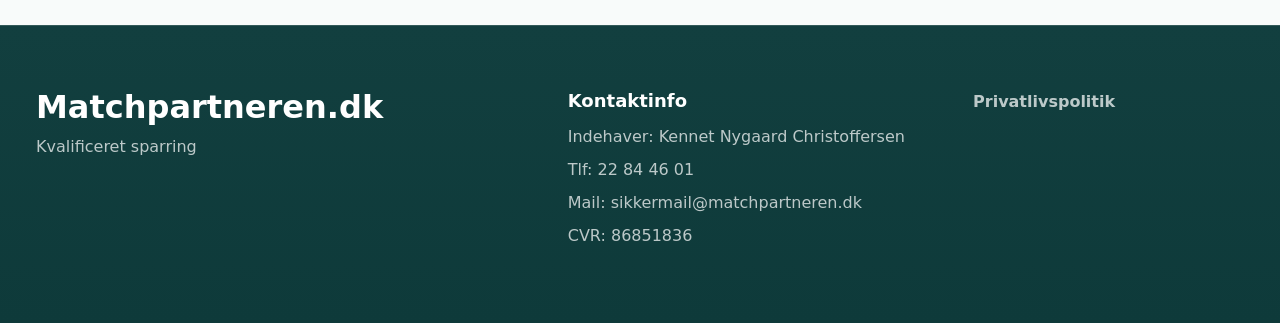
==== commit 6af38c52: "Ret grammatik og tegnsaetning i sidetekster - "gennemgaas og skabes" -> "gennemgaas, og der skabes" " ====
--- a/index.html
+++ b/index.html
@@ -55,7 +55,7 @@
               <span>01</span>
               <h3>Sagsgennemgang</h3>
               <p>
-                Sagens materiale gennemgås og skabes et klart overblik over
+                Sagens materiale gennemgås, og der skabes et klart overblik over
                 borgerens behov, ressourcer, risikofaktorer og tidligere
                 indsatser. Fokus er at identificere de forhold, der har størst
                 betydning for det videre matcharbejde.
@@ -137,6 +137,11 @@
         </div>
 
         <form class="contact-form" id="contact-form" novalidate>
+          <div class="hp-field" aria-hidden="true">
+            <label>Website
+              <input name="website" type="text" tabindex="-1" autocomplete="off" />
+            </label>
+          </div>
           <div class="form-grid">
             <label>
               <span>Navn</span>
@@ -197,12 +202,18 @@
         <div class="contact-form-copy">
           <h2 id="demo-dialog-title">Bestil demo-rapport</h2>
           <p>
-            Udfyld dine oplysninger, så sender jeg en anonymiseret demo-rapport,
-            der viser, hvordan en færdig rapport med matchmuligheder ser ud.
+            Udfyld dine oplysninger, så sender jeg en demo-rapport udarbejdet på
+            en fiktiv borger, der viser, hvordan en færdig rapport med
+            matchmuligheder ser ud.
           </p>
         </div>
 
         <form class="contact-form" id="demo-form" novalidate>
+          <div class="hp-field" aria-hidden="true">
+            <label>Website
+              <input name="website" type="text" tabindex="-1" autocomplete="off" />
+            </label>
+          </div>
           <div class="form-grid">
             <label>
               <span>Navn</span>
@@ -226,7 +237,7 @@
         </form>
 
         <div class="form-success" data-demo-success hidden>
-          Tak for din bestilling. Demo-rapporten er sendt til din e-mail – tjek
+          Tak for din bestilling. Demo-rapporten er sendt til din e-mail. Tjek
           gerne din indbakke, og se i spamfilteret, hvis den ikke dukker op.
         </div>
       </div>
--- a/styles.css
+++ b/styles.css
@@ -470,6 +470,15 @@
   gap: 18px;
 }
 
+/* Honeypot: off-screen, ikke-fokuserbart felt der fanger bots. */
+.hp-field {
+  position: absolute;
+  left: -9999px;
+  width: 1px;
+  height: 1px;
+  overflow: hidden;
+}
+
 .form-grid {
   display: grid;
   grid-template-columns: repeat(2, 1fr);
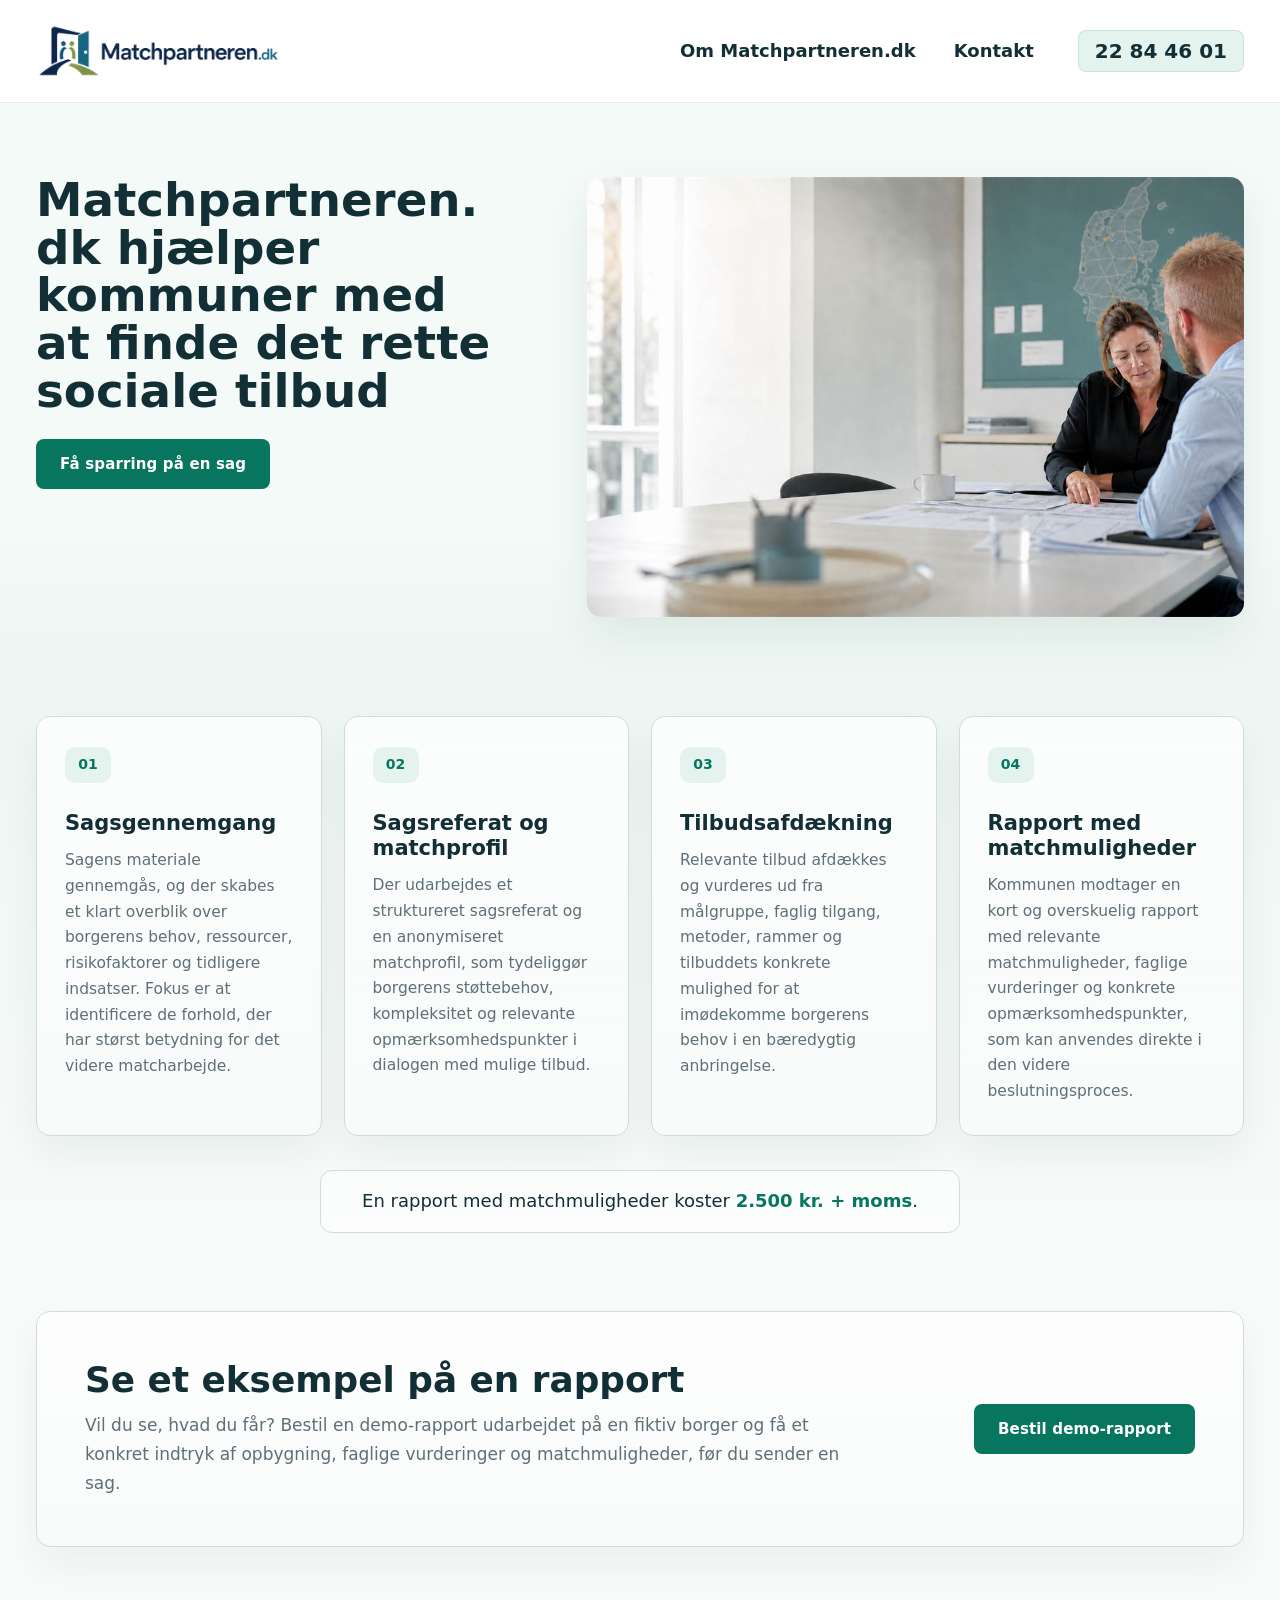
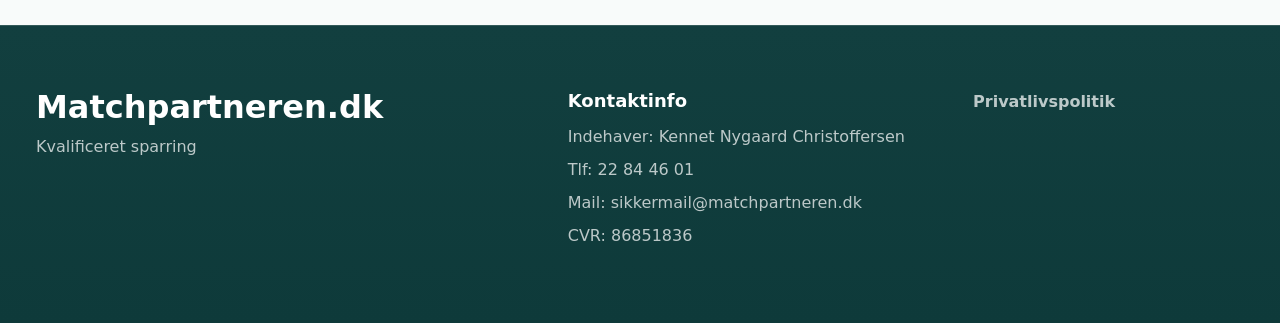
==== commit e8870253: "Optimer billeder for hurtigere mobil-indlaesning Hero, portraet og logo var ukomprimerede PNG'er paa" ====
--- a/index.html
+++ b/index.html
@@ -40,8 +40,11 @@
 
           <div class="hero-image">
             <img
-              src="assets/forside-hero.png"
+              src="assets/forside-hero.jpg"
               alt="Professionel rådgivningssituation ved et mødebord"
+              width="1200"
+              height="675"
+              decoding="async"
             />
           </div>
         </div>
